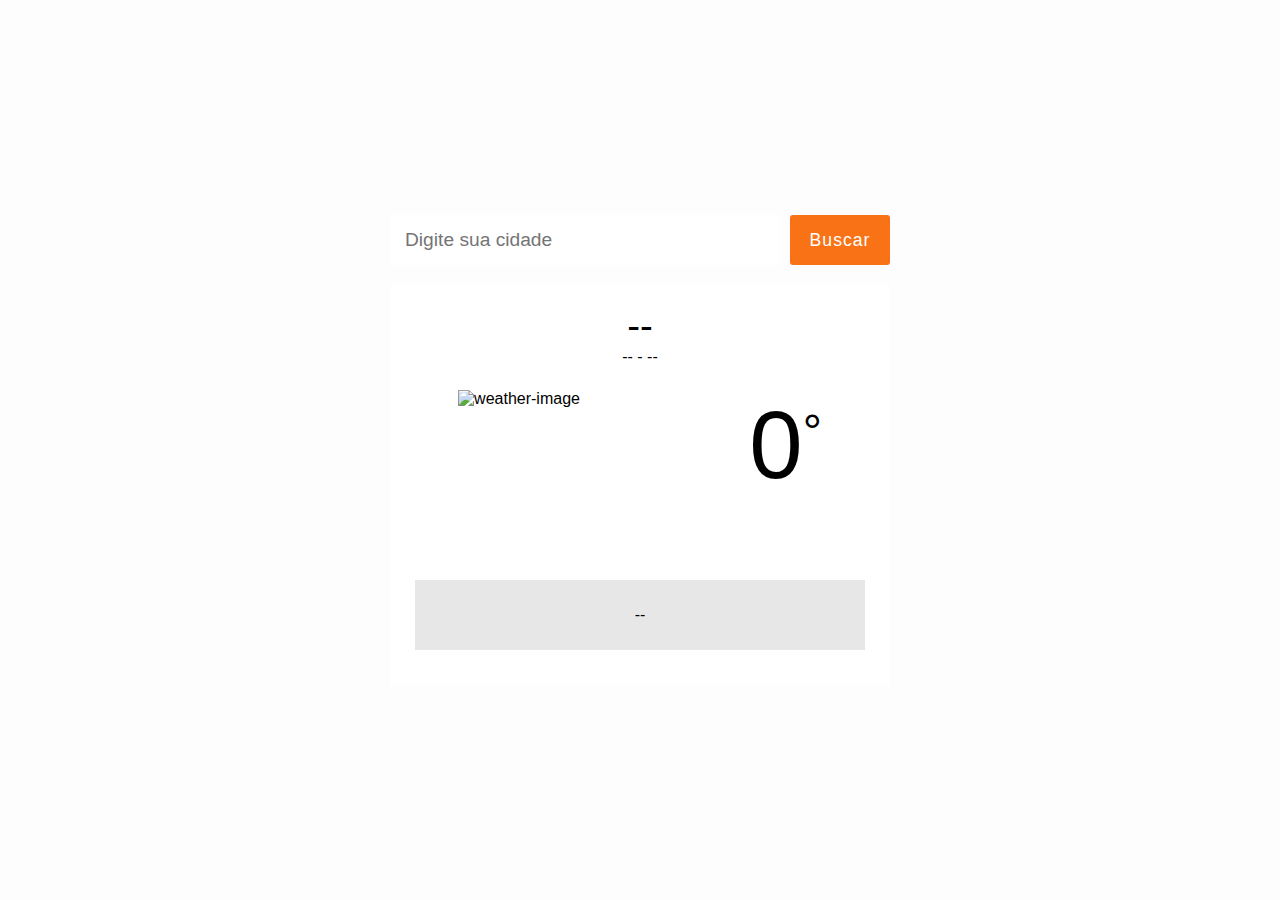
==== public/index.html @ 7bc69dfb "projeto funcionando" ====
<!DOCTYPE html>
<html lang="pt-br">

<head>
    <meta charset="UTF-8">
    <meta name="viewport" content="width=device-width, initial-scale=1.0">
    <title>Weather-app</title>

    <link rel="stylesheet" href="/src/style.css">
    <script type="module" src="/src/script.js" defer></script>

</head>

<body id="body">

    <div class="form_field">
        <form>
            <input type="text" placeholder="Digite sua cidade" id="input_text">
            <button type="submit" id="buscar">Buscar</button>
        </form>
    </div>

    <div class="weather_card">

        <div class="location_section">
            <span id="cityName">--</span>
            <div class="local">
                <span id="regionName">--</span>
                <span>-</span>
                <span id="countryName">--</span>
            </div>
        </div>

        <div class="temp_section">
            <img src="" alt="weather-image" class="img" id="img">
            <div class="temp_info">
                <span class="graus" id="temp">0</span>
                <span class="celcius">°</span>
            </div>
        </div>

        <div class="Description_section">
            <span id="description_temp">--</span>
        </div>
    </div>

</body>

</html>
---- src/style.css ----
@import '/src/style-components/form.css';
@import '/src/style-components/card.css';

*{
    padding: 0px;
    margin: 0px;
    box-sizing: border-box;
}

:root{
    --btn-color: #f97316;
    --bg-color: #fdfdfd;
    --tx-color: #b5bbc7;
    --card-color: #ffffff;
    --input-color: rgb(56, 56, 56);
}

body{
    background-color: var(--bg-color);
    font-family: Helvetica, sans-serif;

    width: 100vw;
    height: 100vh;

    display: flex;
    flex-direction: column;
    align-items: center;
    justify-content: center;
    gap: 20px;
}

.form_field,
.weather_card{

    width: 500px;
}
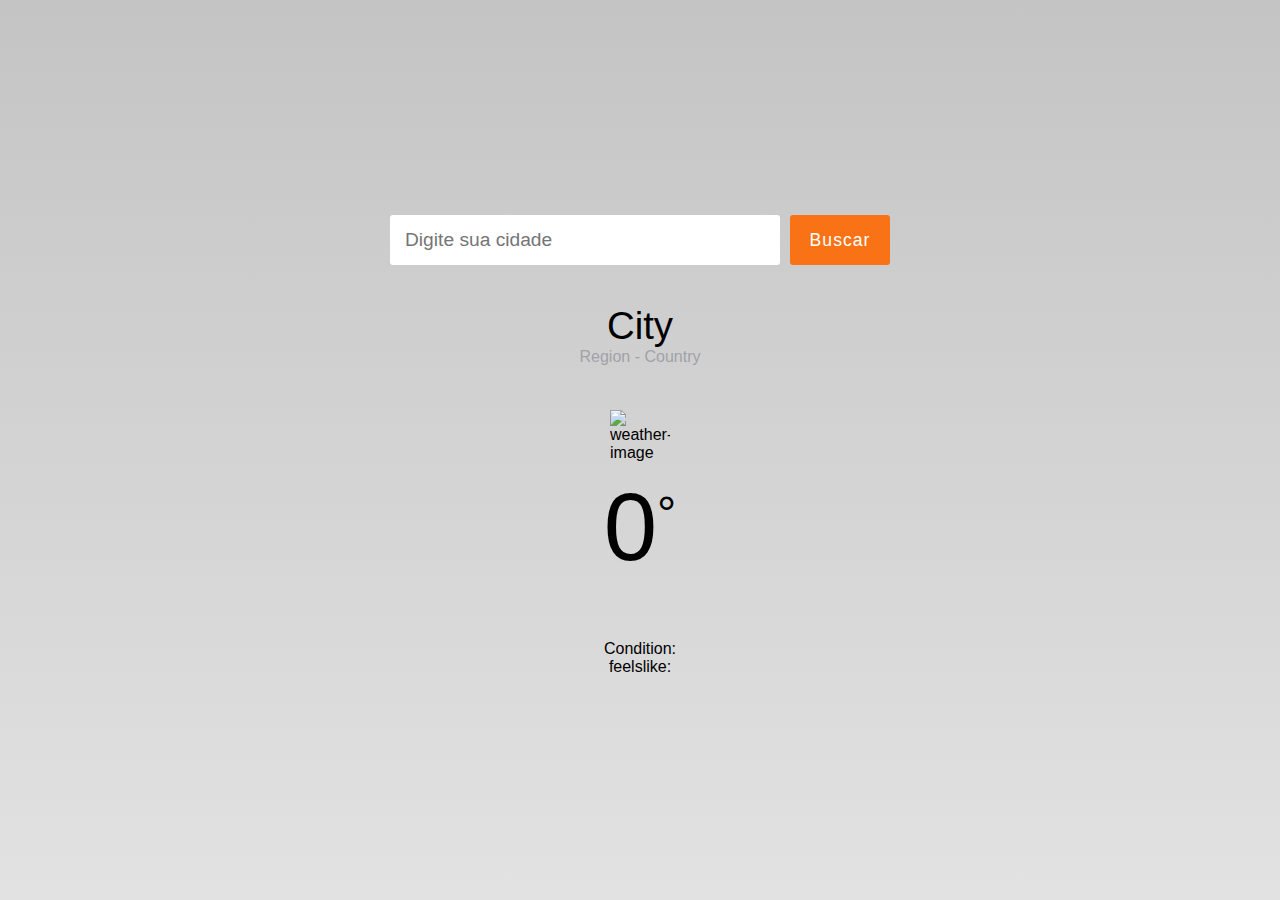
==== commit 4fb7989b: "separando funções de style" ====
--- a/public/index.html
+++ b/public/index.html
@@ -23,11 +23,11 @@
     <div class="weather_card">
 
         <div class="location_section">
-            <span id="cityName">--</span>
+            <span id="cityName">City</span>
             <div class="local">
-                <span id="regionName">--</span>
+                <span id="regionName">Region</span>
                 <span>-</span>
-                <span id="countryName">--</span>
+                <span id="countryName">Country</span>
             </div>
         </div>
 
@@ -40,7 +40,8 @@
         </div>
 
         <div class="Description_section">
-            <span id="description_temp">--</span>
+            <span id="description_temp">Condition:</span>
+            <span id="feelslike">feelslike: </span>
         </div>
     </div>
 
--- a/src/style.css
+++ b/src/style.css
@@ -9,14 +9,14 @@
 
 :root{
     --btn-color: #f97316;
-    --bg-color: #fdfdfd;
-    --tx-color: #b5bbc7;
+    --bg-color: #e2e2e2;
+    --tx-color: #a0a2a8;
     --card-color: #ffffff;
     --input-color: rgb(56, 56, 56);
 }
 
 body{
-    background-color: var(--bg-color);
+    background-image: linear-gradient(to bottom, rgb(196, 196, 196), var(--bg-color));
     font-family: Helvetica, sans-serif;
 
     width: 100vw;
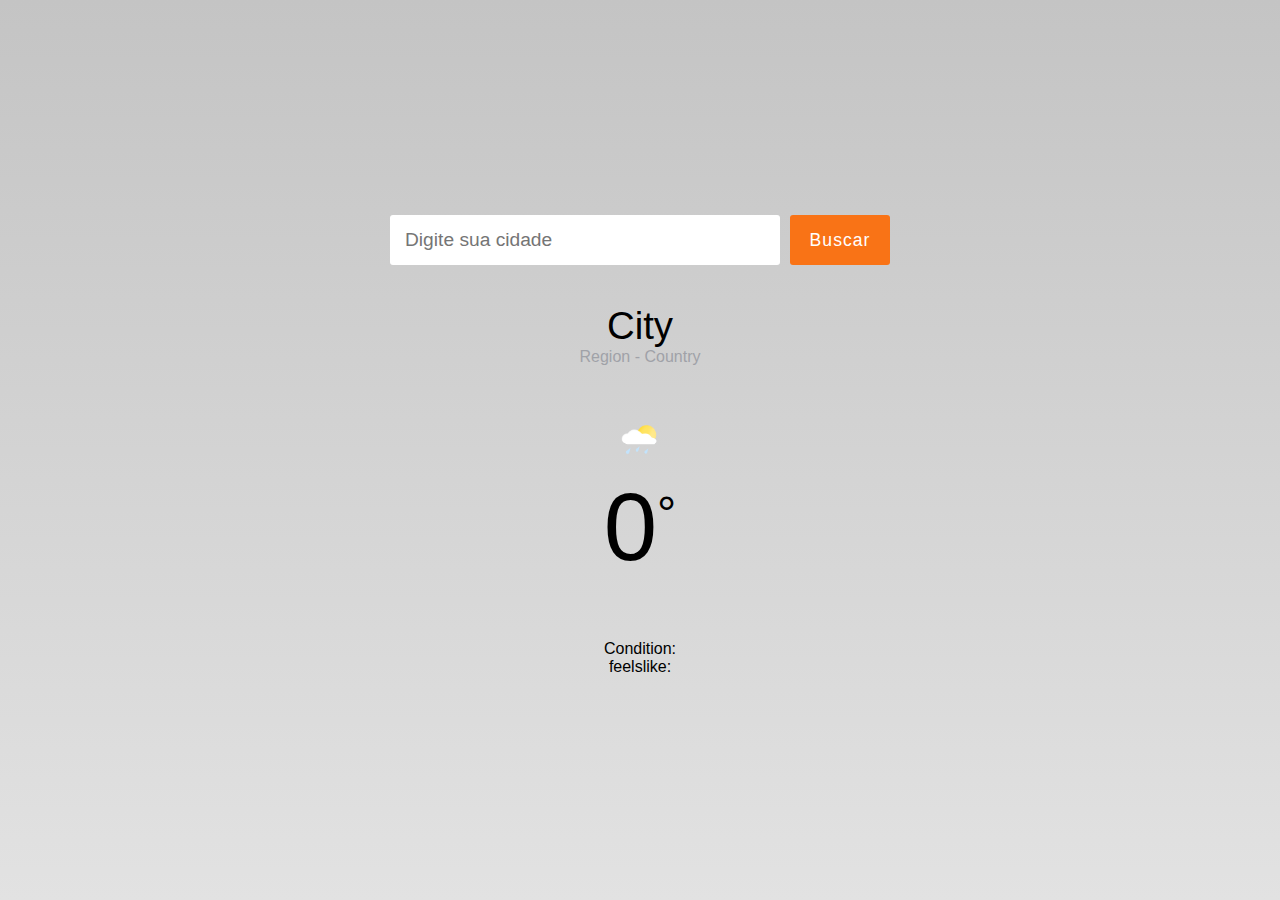
==== commit 69f61b14: "utilizando localStorage" ====
--- a/public/index.html
+++ b/public/index.html
@@ -5,6 +5,8 @@
     <meta charset="UTF-8">
     <meta name="viewport" content="width=device-width, initial-scale=1.0">
     <title>Weather-app</title>
+
+    <link rel="shortcut icon" href="/assets/favicon.ico" type="image/x-icon">
 
     <link rel="stylesheet" href="/src/style.css">
     <script type="module" src="/src/script.js" defer></script>
@@ -32,7 +34,7 @@
         </div>
 
         <div class="temp_section">
-            <img src="" alt="weather-image" class="img" id="img">
+            <img src="/assets/11 Sem Título_20231121211602.png" alt="weather-image" class="img" id="img">
             <div class="temp_info">
                 <span class="graus" id="temp">0</span>
                 <span class="celcius">°</span>
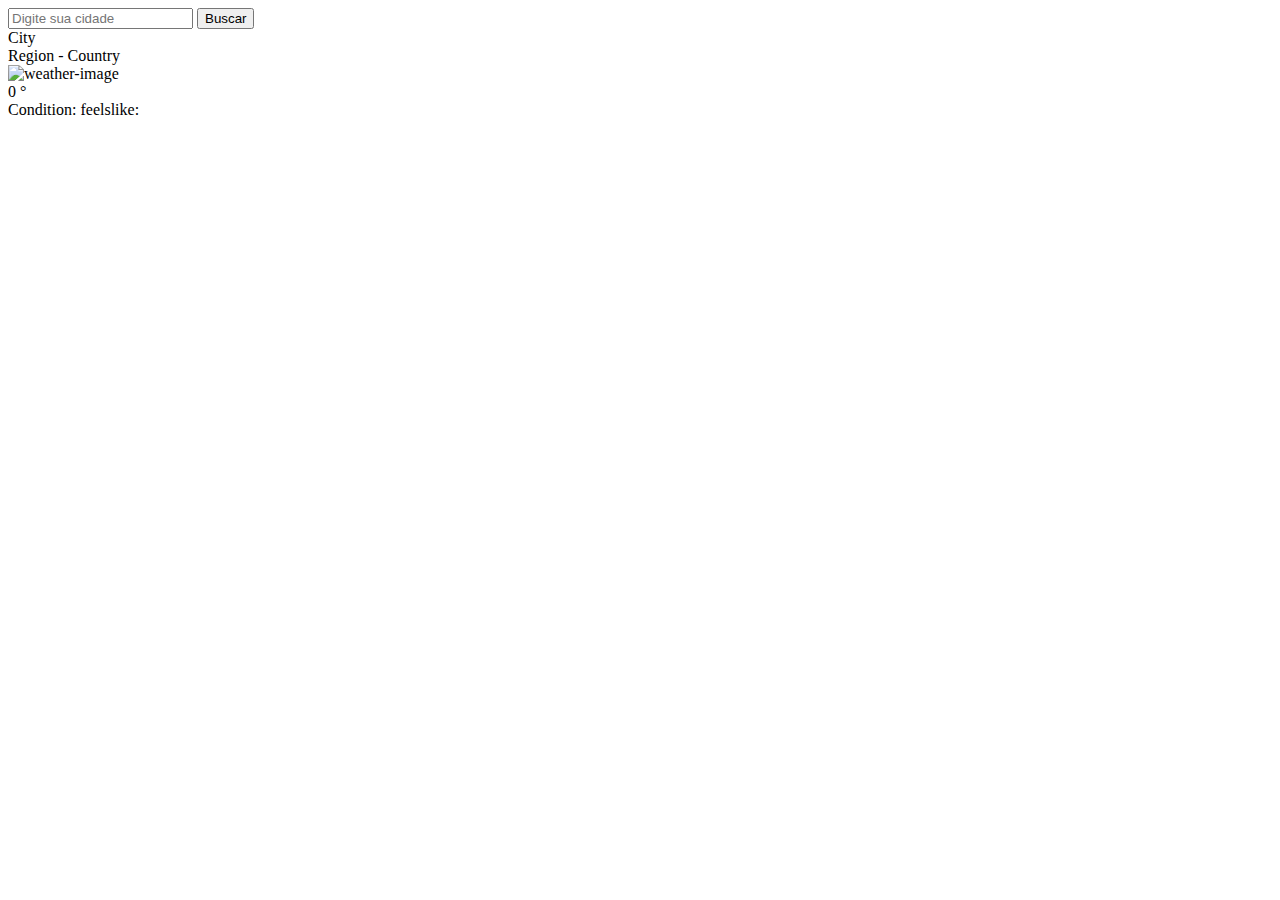
==== commit 2ebbb309: "melhorando design do App" ====
--- a/public/index.html
+++ b/public/index.html
@@ -8,17 +8,17 @@
 
     <link rel="shortcut icon" href="/assets/favicon.ico" type="image/x-icon">
 
-    <link rel="stylesheet" href="/src/style.css">
-    <script type="module" src="/src/script.js" defer></script>
+    <!-- <link rel="stylesheet" href="/src/style.css"> -->
+    <!-- <script type="module" src="/src/script.js" defer></script> -->
 
 </head>
 
 <body id="body">
 
     <div class="form_field">
-        <form>
-            <input type="text" placeholder="Digite sua cidade" id="input_text">
-            <button type="submit" id="buscar">Buscar</button>
+        <form id="form">
+            <input type="text" placeholder="Digite sua cidade" id="input_text" required>
+            <button type="submit">Buscar</button>
         </form>
     </div>
 
@@ -34,7 +34,7 @@
         </div>
 
         <div class="temp_section">
-            <img src="/assets/11 Sem Título_20231121211602.png" alt="weather-image" class="img" id="img">
+            <img src="" alt="weather-image" class="img" id="img">
             <div class="temp_info">
                 <span class="graus" id="temp">0</span>
                 <span class="celcius">°</span>
--- a/src/style.css
+++ b/src/style.css
@@ -1,5 +1,5 @@
-@import '/src/style-components/form.css';
-@import '/src/style-components/card.css';
+@import '/src/style/load.css';
+@import '/src/style/main.css';
 
 *{
     padding: 0px;
@@ -8,16 +8,15 @@
 }
 
 :root{
-    --btn-color: #f97316;
-    --bg-color: #e2e2e2;
-    --tx-color: #a0a2a8;
-    --card-color: #ffffff;
-    --input-color: rgb(56, 56, 56);
+    --bg-color: #161616;
+    --text-color: #dbdbdb;
+    --second-color: rgb(63, 63, 63);
 }
 
 body{
-    background-image: linear-gradient(to bottom, rgb(196, 196, 196), var(--bg-color));
-    font-family: Helvetica, sans-serif;
+    background-color: var(--bg-color);
+    font-family: 'Roboto Mono', monospace;
+    color: var(--text-color);
 
     width: 100vw;
     height: 100vh;
@@ -26,11 +25,4 @@
     flex-direction: column;
     align-items: center;
     justify-content: center;
-    gap: 20px;
-}
-
-.form_field,
-.weather_card{
-
-    width: 500px;
 }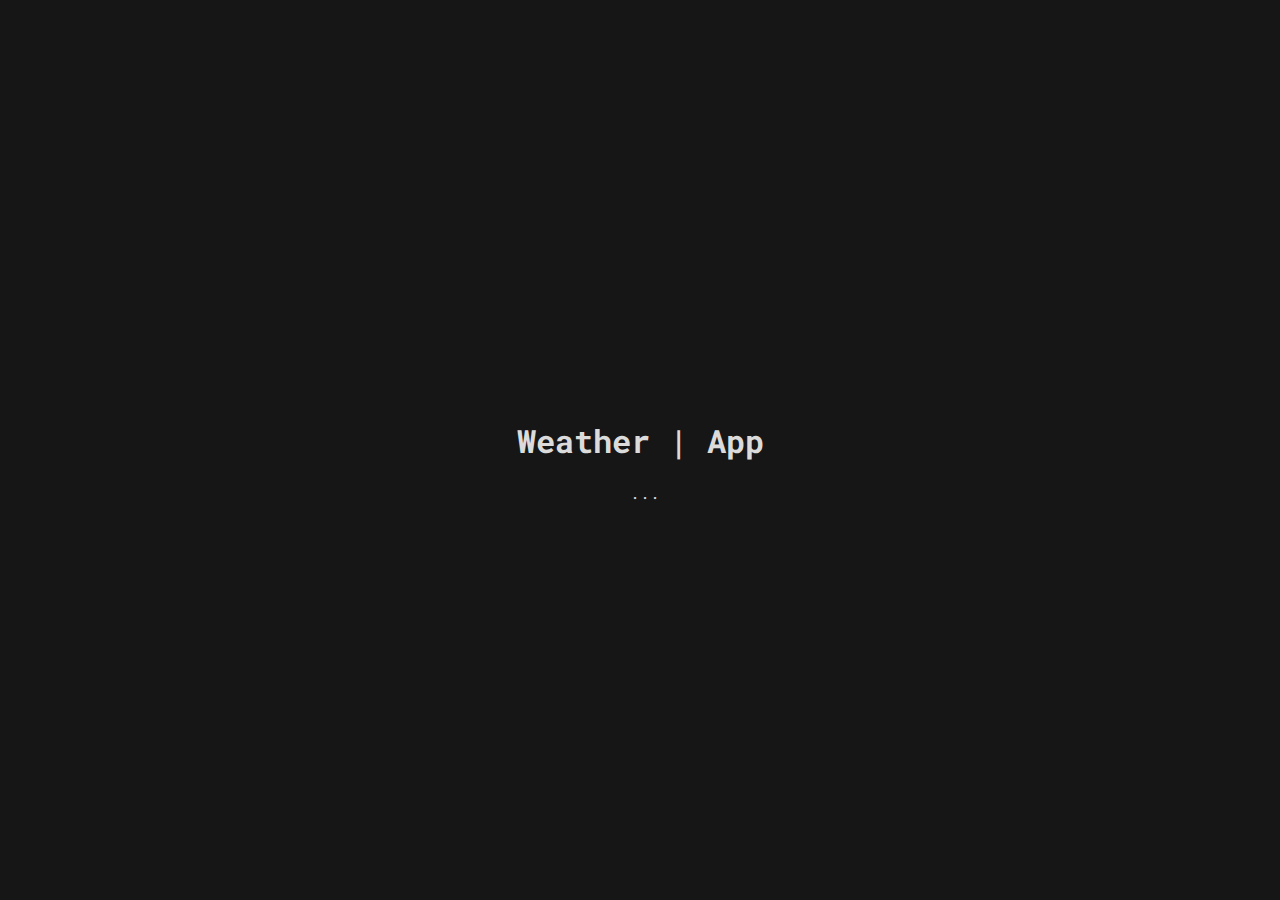
==== commit 486450c8: "update design" ====
--- a/public/index.html
+++ b/public/index.html
@@ -1,6 +1,5 @@
 <!DOCTYPE html>
-<html lang="pt-br">
-
+<html lang="en">
 <head>
     <meta charset="UTF-8">
     <meta name="viewport" content="width=device-width, initial-scale=1.0">
@@ -8,45 +7,59 @@
 
     <link rel="shortcut icon" href="/assets/favicon.ico" type="image/x-icon">
 
-    <!-- <link rel="stylesheet" href="/src/style.css"> -->
-    <!-- <script type="module" src="/src/script.js" defer></script> -->
+    <link rel="preconnect" href="https://fonts.googleapis.com">
+    <link rel="preconnect" href="https://fonts.gstatic.com" crossorigin>
+    <link href="https://fonts.googleapis.com/css2?family=Roboto+Mono:wght@100;400;500&display=swap" rel="stylesheet">
+    <link rel="stylesheet" href="https://fonts.googleapis.com/css2?family=Material+Symbols+Outlined:opsz,wght,FILL,GRAD@20..48,100..700,0..1,-50..200" />
+
+    <link rel="stylesheet" href="/src/style.css">
+
+    <script src="/src/Main.js" defer></script>
 
 </head>
-
 <body id="body">
 
-    <div class="form_field">
-        <form id="form">
-            <input type="text" placeholder="Digite sua cidade" id="input_text" required>
-            <button type="submit">Buscar</button>
+    <main>
+        <form class="searching-bar">
+            <input type="text" required placeholder="Buscar cidade" class="input">
+            <button type="submit" class="search-btn">
+                <span class="material-symbols-outlined">search</span>
+            </button>
         </form>
-    </div>
 
-    <div class="weather_card">
+        <div class="weather-card">
+            <div class="cityname">
+                <span>City</span>
+                <span>Region</span>
+                <span>|</span>
+                <span>Country</span>
+            </div>
 
-        <div class="location_section">
-            <span id="cityName">City</span>
-            <div class="local">
-                <span id="regionName">Region</span>
-                <span>-</span>
-                <span id="countryName">Country</span>
+            <div class="temp">
+                <div class="graus">
+                    <span>0</span>
+                    <span>°</span>
+                </div>
+                <span> Sunny</span>
+                <span>Feelslike: could</span>
             </div>
         </div>
 
-        <div class="temp_section">
-            <img src="" alt="weather-image" class="img" id="img">
-            <div class="temp_info">
-                <span class="graus" id="temp">0</span>
-                <span class="celcius">°</span>
+        <div class="infos">
+            <div>
+                <span class="material-symbols-outlined">humidity_low</span>
+                <span>0%</span>
+            </div>
+            <div>
+                <span class="material-symbols-outlined">air</span>
+                <span>0 Km/h</span>
+            </div>
+            <div>
+                <span class="material-symbols-outlined">wb_sunny</span>
+                <span>1.2 UV</span>
             </div>
         </div>
-
-        <div class="Description_section">
-            <span id="description_temp">Condition:</span>
-            <span id="feelslike">feelslike: </span>
-        </div>
-    </div>
-
+    </main>
+    
 </body>
-
 </html>--- a/src/style.css
+++ b/src/style.css
@@ -1,5 +1,6 @@
 @import '/src/style/load.css';
 @import '/src/style/main.css';
+@import '/src/style/mediaqueries.css';
 
 *{
     padding: 0px;
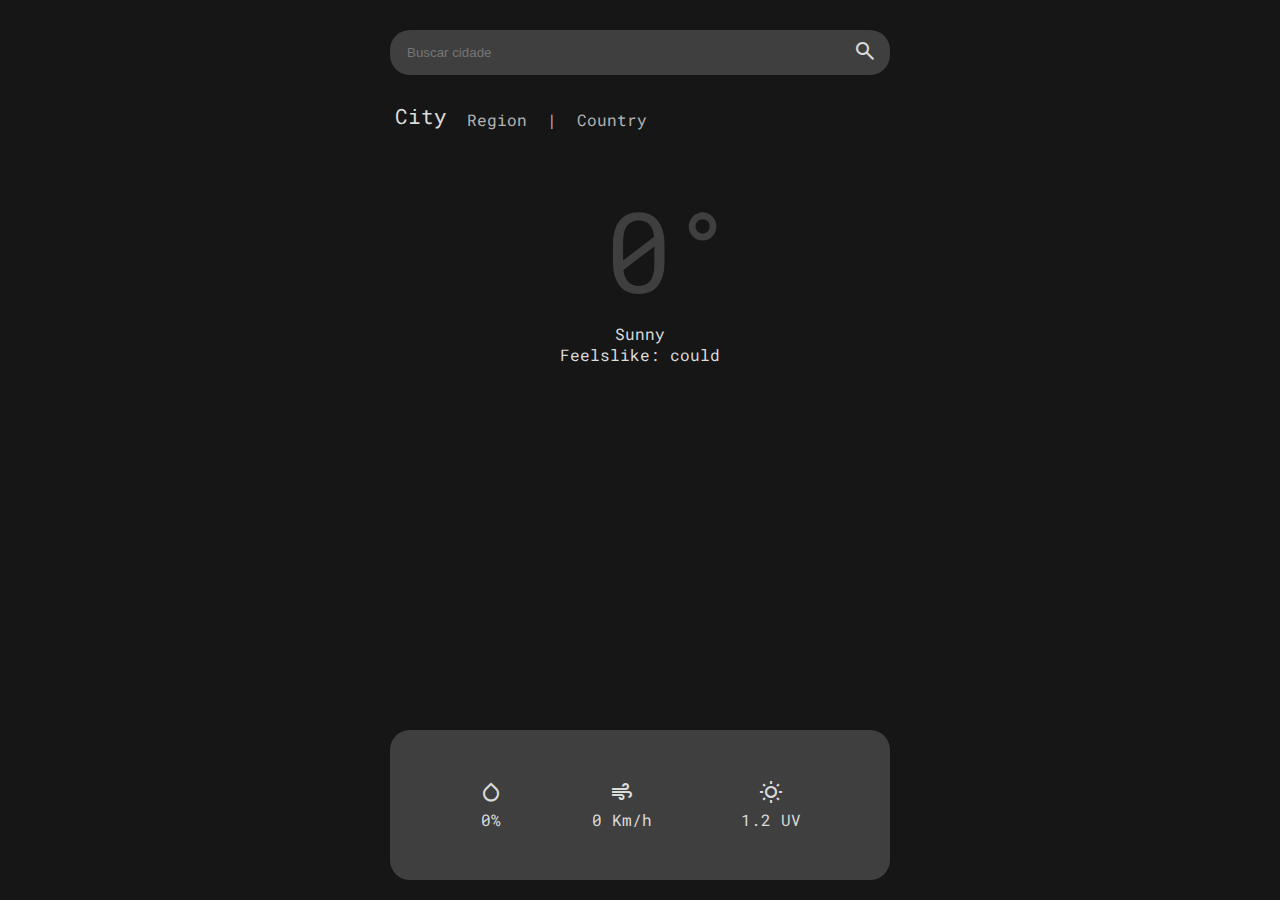
==== commit 061779ee: "update script" ====
--- a/public/index.html
+++ b/public/index.html
@@ -14,12 +14,12 @@
 
     <link rel="stylesheet" href="/src/style.css">
 
-    <script src="/src/Main.js" defer></script>
+    <script type='module' src="/src/Main.js" defer></script>
 
 </head>
 <body id="body">
 
-    <main>
+    <main id="main">
         <form class="searching-bar">
             <input type="text" required placeholder="Buscar cidade" class="input">
             <button type="submit" class="search-btn">
@@ -29,34 +29,34 @@
 
         <div class="weather-card">
             <div class="cityname">
-                <span>City</span>
-                <span>Region</span>
+                <span id="city">City</span>
+                <span id="region">Region</span>
                 <span>|</span>
-                <span>Country</span>
+                <span id="country">Country</span>
             </div>
 
             <div class="temp">
                 <div class="graus">
-                    <span>0</span>
+                    <span id="temp_c">0</span>
                     <span>°</span>
                 </div>
-                <span> Sunny</span>
-                <span>Feelslike: could</span>
+                <span id="description"> Sunny</span>
+                <span id="Feelslike">Feelslike: could</span>
             </div>
         </div>
 
         <div class="infos">
             <div>
                 <span class="material-symbols-outlined">humidity_low</span>
-                <span>0%</span>
+                <span id="humidity">0%</span>
             </div>
             <div>
                 <span class="material-symbols-outlined">air</span>
-                <span>0 Km/h</span>
+                <span id="wind">0 Km/h</span>
             </div>
             <div>
                 <span class="material-symbols-outlined">wb_sunny</span>
-                <span>1.2 UV</span>
+                <span id="uv">1.2 UV</span>
             </div>
         </div>
     </main>
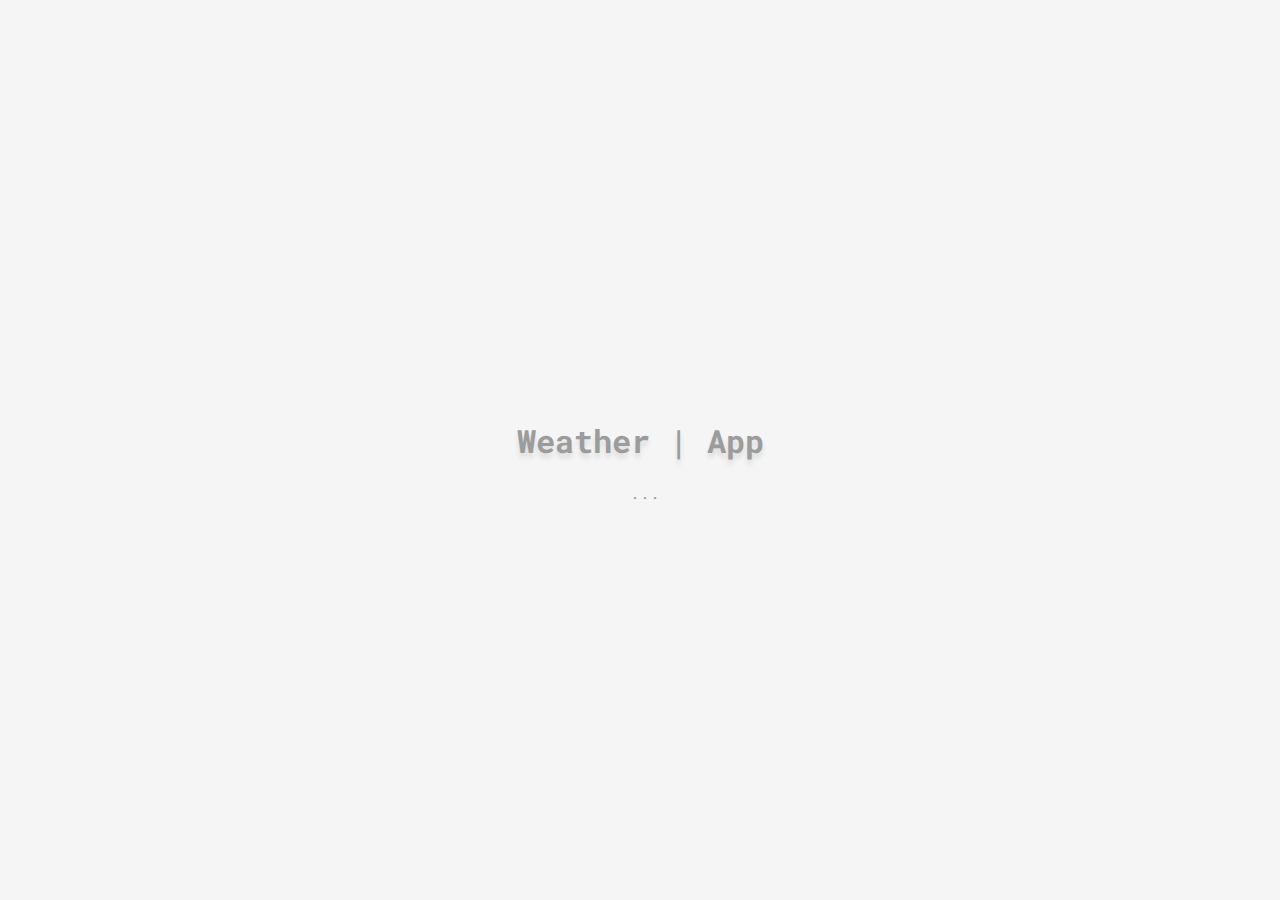
==== commit 1c4a908f: "projeto concluido" ====
--- a/public/index.html
+++ b/public/index.html
@@ -14,7 +14,7 @@
 
     <link rel="stylesheet" href="/src/style.css">
 
-    <script type='module' src="/src/Main.js" defer></script>
+    <script type='module' src="/src/script.js" defer></script>
 
 </head>
 <body id="body">
--- a/src/style.css
+++ b/src/style.css
@@ -9,9 +9,14 @@
 }
 
 :root{
-    --bg-color: #161616;
-    --text-color: #dbdbdb;
-    --second-color: rgb(63, 63, 63);
+    --bg-color: #f5f5f5;
+    --color: #161616;
+
+    --text-color: #9c9c9c;
+    --tx-color: #dbdbdb;
+    
+    --second-color: #ffd587;
+    --sec-color: #3f3f3f;
 }
 
 body{
